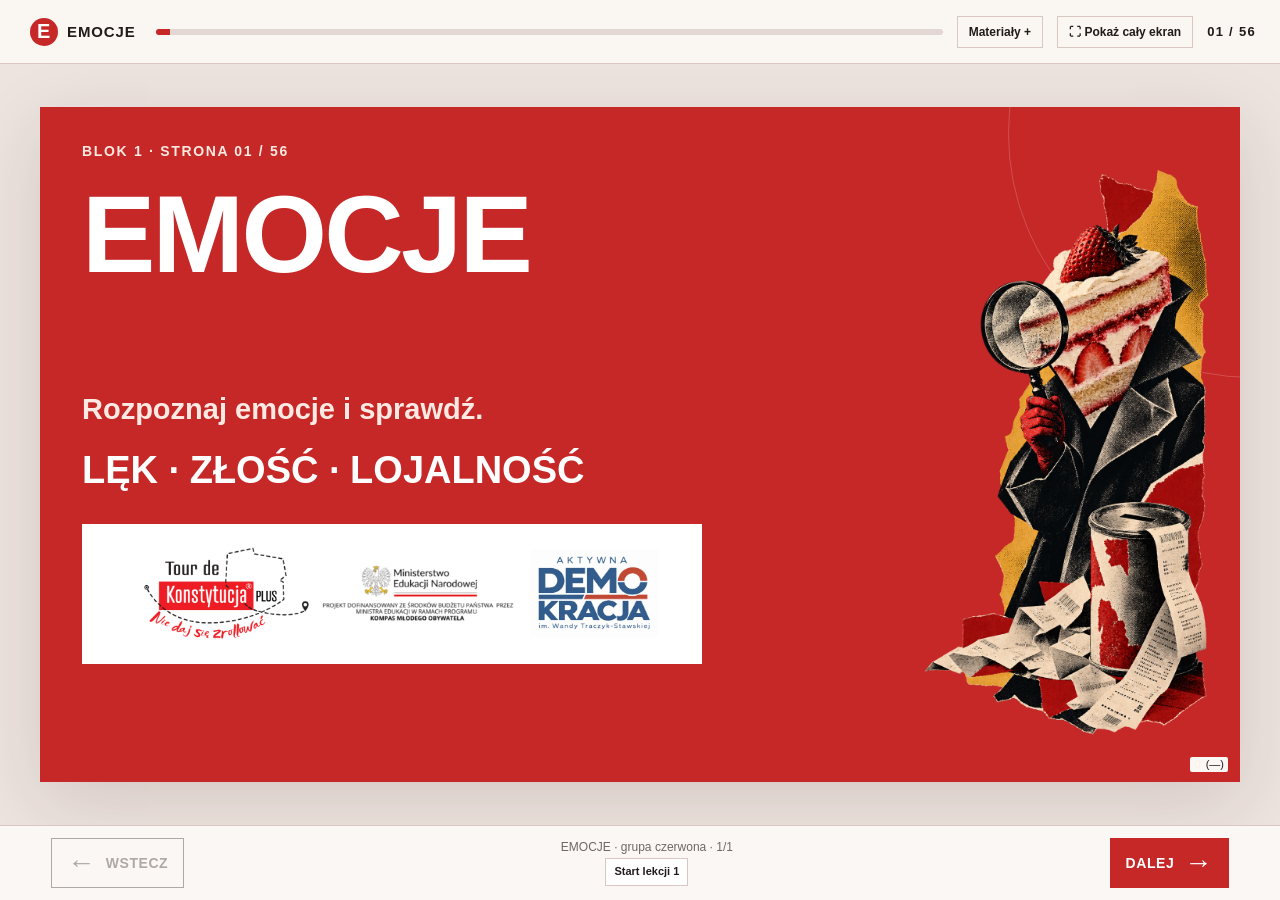
==== index.html @ 5b951165 "Add continuous 45-minute lesson clocks with blue red and green pacing indicators" ====
<!doctype html>
<html lang="pl">
<head>
  <meta charset="utf-8">
  <meta name="viewport" content="width=device-width, initial-scale=1">
  <meta name="theme-color" content="#c62828">
  <link rel="icon" href="assets/app-icon.png" type="image/png">
  <title>EMOCJE — warsztat o dezinformacji</title>
  <link rel="stylesheet" href="styles.css">
  <link rel="stylesheet" href="logos.css">
  <link rel="stylesheet" href="workshop.css?v=film-5g-20261015">
  <link rel="stylesheet" href="presentation.css?v=zegar-lekcji-20261017">
</head>
<body>
  <a class="skip-link" href="#slide">Przejdź do treści</a>
  <header class="topbar">
    <button class="brand" id="overviewButton" aria-expanded="false" aria-controls="overview" title="Pokaż mapę warsztatu"><span class="brand-mark">E</span><span>EMOCJE</span></button>
    <div class="progress-wrap" aria-label="Postęp warsztatu"><div class="progress" id="progress"></div></div>
    <button class="small-button" id="extrasButton">Materiały +</button>
    <button class="small-button" id="fullscreenButton" aria-pressed="false">⛶ Pokaż cały ekran</button>
    <p class="counter" id="counter">01 / 56</p>
  </header>

  <aside class="overview" id="overview" aria-label="Mapa warsztatu" hidden></aside>

  <main class="shell">
    <section id="slide" class="slide" tabindex="-1" aria-label="Plansza warsztatu"></section>
  <footer class="controls" aria-label="Nawigacja">
    <button class="nav-button" id="backButton" type="button" aria-label="Poprzednia plansza"><span class="nav-arrow" aria-hidden="true">←</span> <span>Wstecz</span></button>
    <div class="controls-center">
      <div class="hint" id="stageLabel"></div>
      <div class="lesson-clock-actions">
        <button type="button" id="lessonStart" class="lesson-clock-button">Start lekcji 1</button>
        <button type="button" id="lessonReset" class="lesson-clock-button" aria-label="Wyzeruj zegary — nowe zajęcia" title="Nowe zajęcia — wyzeruj zegary obu lekcji" hidden>↺</button>
      </div>
    </div>
    <button class="nav-button primary" id="nextButton" type="button"><span>Dalej</span> →</button>
  </footer>
  </main>
  <script src="app.js?v=loga-20261015"></script>
  <script src="explanations.js?v=pelne-wyjasnienia-20261016"></script>
  <script src="lesson-clock.js?v=zegar-lekcji-20261017"></script>
  <script src="presentation.js?v=zegar-lekcji-20261017"></script>
</body>
</html>
---- styles.css ----
:root{--red:#c62828;--red-dark:#8e1e1e;--ink:#221b1b;--paper:#fbf7f4;--warm:#f3e9e4;--yellow:#f7d86b;--blue:#b9dcef;--green:#2f765d;--line:#d9c8c1;--display:"Arial Narrow","Aptos Display",Impact,sans-serif;--body:Inter,"Aptos",Arial,sans-serif}*{box-sizing:border-box}body{margin:0;background:#ede4df;color:var(--ink);font-family:var(--body);min-width:320px}.skip-link{position:fixed;z-index:20;top:-40px;left:16px;background:#fff;padding:10px;color:#111}.skip-link:focus{top:16px}.topbar{height:64px;display:flex;align-items:center;gap:20px;padding:0 4vw;background:rgba(251,247,244,.95);border-bottom:1px solid var(--line);position:sticky;top:0;z-index:10}.brand{display:flex;align-items:center;gap:9px;border:0;background:transparent;color:var(--ink);font:700 17px var(--display);letter-spacing:.06em;cursor:pointer}.brand-mark{display:grid;place-items:center;width:28px;height:28px;border-radius:50%;background:var(--red);color:#fff;font:800 20px var(--display)}.progress-wrap{height:6px;flex:1;background:#e2d7d2;border-radius:999px;overflow:hidden}.progress{height:100%;width:5%;background:var(--red);transition:width .4s ease}.counter{font:700 13px var(--display);letter-spacing:.1em;white-space:nowrap}.shell{min-height:calc(100vh - 126px);padding:clamp(16px,3vw,42px) 4vw 34px;display:grid;place-items:center}.slide{width:min(1200px,100%);min-height:min(67.5vw,680px);border:1px solid #dfd0c9;background:var(--paper);box-shadow:0 20px 70px rgba(64,30,25,.14);position:relative;overflow:hidden;isolation:isolate;animation:arrive .38s both}.slide::before{content:"";position:absolute;width:38vw;height:38vw;border:1px solid rgba(198,40,40,.13);border-radius:50%;right:-20vw;top:-17vw;z-index:-1}.slide.red{background:var(--red);color:#fff;border:0}.slide.red::before{border-color:rgba(255,255,255,.18)}@keyframes arrive{from{opacity:.25;transform:translateX(18px)}to{opacity:1;transform:translateX(0)}}.slide-inner{min-height:min(67.5vw,680px);padding:clamp(27px,5vw,72px);display:flex;flex-direction:column;gap:clamp(16px,2vw,30px)}.eyebrow{font:800 clamp(12px,1.4vw,16px) var(--display);letter-spacing:.12em;text-transform:uppercase;margin:0;color:var(--red)}.red .eyebrow{color:#ffe9e0}.title{margin:0;font:800 clamp(40px,7vw,92px)/.88 var(--display);letter-spacing:-.035em;text-transform:uppercase}.title.mid{font-size:clamp(36px,5.5vw,72px)}.lead{max-width:800px;margin:0;font-size:clamp(18px,2.25vw,30px);line-height:1.25}.red .lead{color:#ffeae3}.hero{display:grid;grid-template-columns:minmax(0,1.15fr) minmax(270px,.85fr);gap:26px;align-items:center;height:100%}.hero .illustration{max-width:460px;width:100%;justify-self:end;align-self:center}.stamp{position:absolute;right:7%;top:8%;transform:rotate(8deg);padding:7px 11px;border:3px solid var(--red);color:var(--red);font:800 16px var(--display);letter-spacing:.1em}.story{font-size:clamp(17px,1.75vw,23px);line-height:1.45;max-width:740px}.accent{color:var(--red);font-weight:800}.image-corner{position:absolute;right:5%;bottom:5%;width:clamp(130px,21vw,280px);max-height:38%;object-fit:contain;object-position:bottom right;pointer-events:none}.split{display:grid;grid-template-columns:1.03fr .97fr;gap:clamp(22px,4vw,60px);align-items:center;min-height:0;flex:1}.image-side{width:100%;max-height:390px;object-fit:contain}.phone{border:11px solid #221b1b;border-radius:32px;background:#fff;box-shadow:9px 9px 0 #f0ccc8;min-height:420px;padding:17px;position:relative}.phone::before{content:"";display:block;width:30%;height:8px;border-radius:99px;background:#221b1b;margin:0 auto 13px}.chat-heading{font-size:13px;font-weight:800;border-bottom:1px solid #ddd;padding:0 0 10px}.bubble{margin-top:24px;margin-left:20px;background:#f1f1f1;border-radius:18px 18px 18px 4px;padding:14px;font-size:18px;line-height:1.35}.avatar{display:inline-grid;place-items:center;width:28px;height:28px;border-radius:50%;background:var(--red);color:#fff;font-size:13px;font-weight:800;margin-right:6px}.time{font-size:12px;color:#6f6764;margin-top:9px;text-align:right}.decision{display:flex;flex-direction:column;gap:11px}.decision-title{font:800 clamp(36px,5vw,68px)/.9 var(--display);text-transform:uppercase;margin:0}.choice{width:100%;border:2px solid var(--ink);background:#fff;padding:15px 16px;text-align:left;font:800 18px var(--display);letter-spacing:.04em;cursor:pointer;transition:.2s}.choice:hover,.choice:focus-visible{transform:translateX(5px);outline:3px solid var(--ink);outline-offset:2px}.choice.share{background:var(--green);color:#fff;border-color:var(--green)}.choice.check{background:var(--yellow)}.choice.skip{background:var(--red);color:#fff;border-color:var(--red)}.choice.is-selected{box-shadow:7px 7px 0 rgba(34,27,27,.8);transform:translateX(0)}.post{background:#fff;border:2px solid var(--ink);box-shadow:10px 10px 0 #e5c6bd;padding:18px;min-height:420px}.post-head{display:flex;align-items:center;gap:10px;font-size:14px;font-weight:800}.post-avatar{display:grid;place-items:center;width:35px;height:35px;border-radius:50%;background:#b5b5b5;font-size:21px}.post-copy{padding:20px;margin-top:17px;font:800 clamp(20px,2.25vw,29px)/1.12 var(--display);letter-spacing:.015em}.post-copy.yellow{background:var(--yellow)}.post-copy.blue{background:var(--blue)}.post-stats{margin-top:19px;color:#645b58;font-size:14px}.cards{display:grid;grid-template-columns:repeat(auto-fit,minmax(180px,1fr));gap:13px}.card{background:#fff;border:1px solid var(--line);padding:17px;min-height:130px;font-size:16px;line-height:1.25}.card strong{display:block;font:800 19px var(--display);letter-spacing:.02em;margin-bottom:7px}.card.red-card{background:var(--red);color:#fff;border-color:var(--red)}.callout{margin-top:auto;background:var(--red);color:#fff;padding:14px 17px;font:800 clamp(16px,1.9vw,24px)/1.08 var(--display);letter-spacing:.01em}.video-panel{background:#181515;border:5px solid var(--ink);box-shadow:9px 9px 0 var(--red);padding:0;overflow:hidden}.video-panel video{display:block;width:100%;max-height:390px;background:#111}.media-label{display:flex;align-items:center;gap:9px;background:#fff;padding:10px 13px;color:var(--ink);font-size:13px;font-weight:800}.media-label .play{display:grid;place-items:center;width:22px;height:22px;border-radius:50%;background:var(--red);color:#fff;font-size:10px}.steps{display:grid;grid-template-columns:repeat(5,minmax(0,1fr));gap:8px}.step{background:#fff;border-top:5px solid var(--red);padding:12px;font-size:14px;line-height:1.25}.step b{display:block;font:800 26px var(--display);color:var(--red);margin-bottom:6px}.band-list{display:grid;gap:8px}.band{display:grid;grid-template-columns:42px 1fr;gap:12px;align-items:center;background:#fff;border-left:7px solid var(--yellow);padding:13px 15px;font-size:clamp(15px,1.7vw,20px);line-height:1.25}.band b{font:800 27px var(--display);color:var(--red)}.band.danger{border-color:var(--red);background:#fff0ed}.number{font:800 clamp(50px,8vw,105px)/.8 var(--display);color:var(--red)}.building{display:grid;gap:2px}.floor{background:#fff;border:1px solid var(--line);padding:12px 14px;font-size:15px}.floor.alert{background:var(--red);color:#fff;border-color:var(--red)}.sequence{display:grid;grid-template-columns:repeat(3,1fr);gap:12px;align-items:stretch}.sequence-card{display:flex;flex-direction:column;justify-content:space-between;min-height:180px;padding:20px;background:#f9d9d0;color:var(--ink)}.sequence-card:nth-child(2){background:#eab2a6}.sequence-card:nth-child(3){background:#fff;color:var(--red)}.sequence-card b{font:800 clamp(30px,4vw,52px)/.9 var(--display)}.quote-grid{display:grid;grid-template-columns:repeat(2,1fr);gap:12px}.quote{border:2px solid var(--ink);background:#fff;padding:18px;text-align:left;font:700 clamp(17px,2.1vw,25px)/1.1 var(--display);cursor:pointer}.quote:hover,.quote:focus-visible,.quote.active{background:var(--yellow);outline:3px solid var(--ink);outline-offset:2px}.quote-result{margin-top:8px;min-height:23px;color:var(--red);font-weight:800}.truth{font-size:clamp(16px,1.75vw,21px);line-height:1.38;max-width:790px}.note{background:#fff4a9;color:#272017;width:min(350px,100%);aspect-ratio:1;justify-self:center;padding:10% 9%;transform:rotate(-3deg);box-shadow:10px 12px 0 rgba(34,27,27,.14);display:flex;flex-direction:column;justify-content:center;font-size:clamp(19px,2.3vw,30px);line-height:1.25}.note b{font:800 35px var(--display);position:absolute;right:10%;top:8%;color:var(--red)}.three-bands{display:grid;gap:9px}.three-bands>div{padding:17px 20px;background:#fff;font-size:clamp(17px,2vw,25px);line-height:1.15}.three-bands .core{background:var(--red);color:#fff;font-weight:800}.target{display:grid;place-items:center;position:relative;width:min(410px,80vw);aspect-ratio:1;border-radius:50%;background:radial-gradient(circle,#fff 0 18%,#f6d9d3 19% 36%,#e5a095 37% 56%,var(--red) 57%);border:3px solid var(--red);margin:auto;text-align:center;padding:30%;font:800 clamp(16px,2vw,25px)/1 var(--display);color:var(--ink)}.target::after{content:"CO?\A (twierdzenie)\A\A SKĄD?\A (źródło)\A\A KTO JESZCZE?\A (potwierdzenie)";white-space:pre-wrap}.audio-block{margin-top:auto;width:min(470px,100%);padding:12px;border:1px solid rgba(255,255,255,.45);background:rgba(0,0,0,.13)}.audio-block p{margin:0 0 8px;font:700 14px var(--display);letter-spacing:.04em}.audio-block audio{display:block;width:100%;height:34px}.audio-link{display:inline-flex;align-items:center;gap:9px;margin-top:9px;color:#fff;font-size:12px;text-decoration:none}.audio-link:hover{text-decoration:underline}.controls{position:sticky;bottom:0;display:grid;grid-template-columns:1fr auto 1fr;align-items:center;gap:15px;padding:12px 4vw;background:rgba(251,247,244,.95);border-top:1px solid var(--line);z-index:10}.nav-button{justify-self:start;border:1px solid var(--ink);padding:10px 15px;background:transparent;color:var(--ink);font:800 14px var(--display);letter-spacing:.04em;text-transform:uppercase;cursor:pointer}.nav-button.primary{justify-self:end;background:var(--red);border-color:var(--red);color:#fff}.nav-button:disabled{opacity:.35;cursor:not-allowed}.nav-button:not(:disabled):hover{transform:translateY(-2px);box-shadow:3px 3px 0 var(--ink)}.hint{font-size:12px;color:#6f6764;text-align:center}.overview{position:fixed;z-index:11;top:64px;left:0;bottom:0;width:min(390px,100%);padding:22px;background:#fffaf7;border-right:1px solid var(--line);box-shadow:15px 20px 70px rgba(34,27,27,.16);overflow:auto}.overview-title{font:800 28px var(--display);margin:0 0 15px}.overview button{display:block;width:100%;border:0;border-bottom:1px solid var(--line);padding:12px 6px;background:none;text-align:left;color:var(--ink);font:600 14px var(--body);cursor:pointer}.overview button small{display:inline-block;width:34px;color:var(--red);font:800 15px var(--display)}.overview button.active{background:#f5e2dc;color:var(--red)}@media(max-width:720px){.topbar{gap:12px}.shell{padding:16px 12px 25px}.slide,.slide-inner{min-height:calc(100vh - 145px)}.slide-inner{padding:28px 24px}.hero,.split{grid-template-columns:1fr}.hero .illustration{display:none}.image-side{max-height:170px}.phone,.post{min-height:0}.phone{padding:14px;border-width:8px}.cards{grid-template-columns:1fr 1fr}.steps{grid-template-columns:1fr}.step{display:grid;grid-template-columns:35px 1fr;gap:8px}.step b{margin:0}.sequence{grid-template-columns:1fr}.sequence-card{min-height:100px}.quote-grid{grid-template-columns:1fr}.controls{grid-template-columns:1fr 1fr}.hint{display:none}.nav-button{width:100%;justify-self:stretch}.nav-button span{display:none}.image-corner{opacity:.22;width:160px}.audio-block{margin-top:12px}.title{font-size:clamp(38px,14vw,70px)}}
---- logos.css ----
.project-logos{width:min(620px,100%);margin-top:auto;background:#fff;padding:9px 13px;border:1px solid rgba(255,255,255,.6);box-shadow:8px 8px 0 rgba(67,12,12,.2)}
.project-logos img{display:block;width:100%;height:auto}
@media(max-width:720px){.project-logos{padding:6px 8px;margin-top:10px;width:100%}}
---- workshop.css ----
.work-content{display:grid;gap:20px;min-width:0}.work-content p{margin:0;font-size:clamp(18px,1.8vw,24px);line-height:1.4}.work-content .small{font-size:14px;color:#6f6764}.work-content .cards{grid-template-columns:1fr}.work-content .card{min-height:auto}.work-content .callout{margin:0}.work-content .lead{font-size:clamp(23px,2.5vw,33px)}.workshop .title{line-height:1.02}.workshop .hero>div{display:grid;gap:25px}.workshop .hero{height:auto}.workshop .image-corner{position:static;max-height:180px;align-self:end}.workshop.type-case .split{grid-template-columns:1.65fr .65fr}.workshop .steps{grid-template-columns:1fr}.workshop .step{display:flex;gap:14px;font-size:19px}.workshop .step b{min-width:25px}.workshop .stamp{position:static;align-self:flex-end}.workshop .choice:not(button){cursor:default}.workshop .choice:not(button):hover{transform:none;outline:none}.work-timer{display:flex;align-items:center;gap:10px;flex-wrap:wrap;padding:14px 0}.work-timer output{font:800 36px var(--display);font-variant-numeric:tabular-nums;min-width:90px}.work-timer p{flex-basis:100%;min-height:24px;margin:0;font-size:18px}.work-button{border:2px solid var(--red);background:var(--red);color:#fff;padding:12px 16px;font:700 16px var(--body);cursor:pointer}.work-button.secondary{background:transparent;color:var(--red)}.work-button:focus-visible{outline:3px solid var(--ink);outline-offset:4px}.ballots{display:grid;gap:10px;margin-top:14px}.film-stage{width:min(860px,100%);margin:0 auto}.film-stage video{max-height:58vh;width:100%}.film-stage .video-panel{box-shadow:none}.spoken-quote{font:700 clamp(26px,3vw,42px)/1.2 var(--body);margin:0;padding:25px 0;border-top:5px solid var(--red)}.answer{background:#fff;border-left:7px solid var(--red);padding:20px;font-size:24px;line-height:1.4}.answer[hidden]{display:none}.note-template{background:#fff4a9;padding:24px;line-height:1.6;font-size:23px;transform:rotate(-1deg)}.u-model svg{display:block;width:100%}.u-model>div{display:flex;justify-content:space-between;font-size:14px}.sender{font-weight:700;margin-bottom:10px}.hint{max-width:600px}.workshop .project-logos{width:100%;box-shadow:none}.workshop.type-sequence .title{font-size:clamp(32px,4vw,58px)}
@media(max-width:720px){.workshop.type-case .split{grid-template-columns:1fr}.workshop .hero .illustration{display:block;max-height:210px;object-fit:contain;justify-self:center}.hint{display:block;font-size:11px;grid-row:1;grid-column:1/-1}.controls{gap:7px}.nav-button span{display:inline}.workshop .split{gap:22px}.workshop .image-side{max-height:170px}.workshop .card{font-size:17px}.workshop .cards{grid-template-columns:1fr}.film-stage video{max-height:55vh}.workshop .slide-inner{padding:25px}.workshop .title.mid{font-size:34px}}
@media(prefers-reduced-motion:reduce){.slide{animation:none}.progress{transition:none}}
.long-film{border:2px solid var(--red);background:#fff}.long-film summary{padding:18px 22px;cursor:pointer;list-style:none;display:flex;justify-content:space-between;gap:14px;align-items:center;font-weight:800;color:var(--red);font-size:21px}.long-film summary::-webkit-details-marker{display:none}.long-film summary:focus-visible{outline:3px solid var(--ink);outline-offset:4px}.long-film-title{font-size:16px;font-weight:600;color:var(--ink)}.long-film[open] summary{border-bottom:1px solid var(--line)}.long-film-body{padding:20px}.long-film-body>p{font-size:20px;line-height:1.4;margin:0 0 20px}.long-film .video-panel{box-shadow:none}.long-film video{aspect-ratio:16/9;max-height:none;width:100%}@media(max-width:720px){.long-film summary{align-items:flex-start;flex-direction:column}.long-film-body{padding:12px}}
.fud-defence{gap:18px;padding:32px 40px}.fud-heading{display:flex;justify-content:space-between;align-items:center;gap:20px}.fud-heading .title.mid{font-size:clamp(32px,4vw,54px);margin-top:12px}.fud-art{width:125px;height:140px;object-fit:contain}.fud-context{max-width:920px;font-size:20px;line-height:1.4;margin:0}.fud-defence>.work-button{justify-self:start;align-self:flex-start}.fud-answer[hidden]{display:none}.fud-actions{display:grid;grid-template-columns:repeat(3,1fr);gap:16px;padding:0;margin:0;list-style:none}.fud-actions li{background:#fff;border-top:4px solid var(--red);padding:18px}.fud-number{display:inline-grid;place-items:center;background:var(--red);color:white;width:32px;height:32px;font-weight:800;border-radius:50%}.fud-actions h2{font:800 24px/1.12 var(--display);margin:12px 0}.fud-actions p{font-size:18px;line-height:1.38;margin:10px 0 0}.fud-actions .fud-action{border-top:1px solid var(--line);padding-top:12px}.fud-rule{background:var(--red);color:white;padding:14px 18px;font-size:20px;line-height:1.35;margin:16px 0 8px}.fud-boundary{font-size:17px;line-height:1.4;margin:8px 0 16px}.fud-other{display:grid;grid-template-columns:1fr 1fr;gap:18px;border-top:1px solid var(--line);padding-top:12px}.fud-other p{font-size:16px;line-height:1.4;margin:0}
@media(max-width:720px){.fud-actions,.fud-other{grid-template-columns:1fr}.fud-art{width:75px;height:110px}.fud-heading .title.mid{font-size:30px}.fud-context{font-size:18px}.fud-defence{padding:25px}}
---- presentation.css ----
/* Jedno stałe płótno 1200 × 675, skalowane bez zmiany proporcji. */
.shell > .controls{grid-template-columns:auto minmax(0,1fr) auto}
.controls-center{display:grid;justify-items:center;gap:4px;min-width:0}
.controls .controls-center .hint{max-width:100%;overflow:hidden;text-overflow:ellipsis;white-space:nowrap}
.lesson-clock-actions{display:flex;align-items:center;justify-content:center;gap:5px;min-height:28px;flex-wrap:wrap}
.lesson-clock-button{font:600 11px/1.2 var(--body);padding:5px 8px;min-height:28px;border:1px solid var(--line);background:#fff;color:var(--ink);cursor:pointer}
.lesson-clock-button:disabled{cursor:default;background:transparent;color:#645855}
.lesson-clock-button:focus-visible{outline:2px solid var(--red);outline-offset:2px}
.lesson-clock-button[hidden]{display:none}
.slide .lesson-minute{z-index:60;background:var(--paper);padding:2px 4px;border-radius:2px;pointer-events:auto;font-variant-numeric:tabular-nums;color:#716562}
.slide .lesson-actual{color:#221b1b;font:inherit}
.slide .lesson-actual[data-timing="on-time"]{color:#1756a9}
.slide .lesson-actual[data-timing="late"]{color:var(--red)}
.slide .lesson-actual[data-timing="ahead"]{color:#23734e}
.review-stage .slide-inner .mechanism-options{display:block;font:800 40px/1.2 var(--body);color:var(--red);word-spacing:10px;margin:4px 0}
.review-answer-inner .review-recognition{display:flex;flex-direction:column;gap:24px;flex:1;min-height:0}
.review-answer-inner .review-recognition .review-post{margin-top:16px}
.review-answer-inner .mechanism-result{display:flex;align-items:center;gap:22px;width:100%;padding:16px 24px;background:var(--red);color:#fff;border:0;text-align:left;cursor:pointer}
.mechanism-result strong{font:800 38px/1.2 var(--body)}
.mechanism-result .mechanism-expand-hint{margin-left:auto;font:600 17px/1.2 var(--body)}
.mechanism-result .mechanism-plus{font:400 42px/1 var(--body)}
.mechanism-result:hover{background:var(--red-dark)}
.mechanism-result:focus-visible{outline:3px solid var(--ink);outline-offset:4px}
.review-answer-inner .review-detail{display:flex;flex-direction:column;gap:14px;flex:1;min-height:0}
.review-detail-header{display:flex;align-items:center;justify-content:space-between;gap:20px}
.review-answer-inner .review-context{font:700 20px/1.2 var(--body);margin:0;color:#645855}
.review-answer-inner .review-excerpt{font:700 25px/1.2 var(--body);margin:0;padding:0}
.review-answer-inner .explanation-content{flex:1;gap:16px}
.review-answer-inner .explanation-content h2{font-size:29px}
.slide.review-stage .review-answer-inner .explanation-columns p{font-size:21px;line-height:1.28}
.slide.review-stage .review-answer-inner .explanation-takeaway{font-size:21px;line-height:1.25;padding:12px 16px}
.review-answer-inner [hidden]{display:none!important}
/* Nawigacja należy do obszaru pełnoekranowego, ale nie zasłania planszy. */
.shell.shell{padding:0;grid-template-rows:minmax(0,1fr) auto}
.shell > .controls{position:static;width:100%;background:var(--paper)}
.controls .nav-button{display:inline-flex;align-items:center;justify-content:center;gap:10px;min-width:112px;min-height:44px}
.controls .nav-arrow{display:inline-block;font:700 28px/1 Arial,sans-serif}
.controls .nav-button:focus-visible{outline:3px solid var(--red);outline-offset:3px}
.controls[inert]{opacity:.45}
@media(max-width:720px){.controls .nav-button{min-width:64px;gap:5px}.controls .hint{max-width:100px}.controls .nav-arrow{font-size:24px}}
.slide-inner .post.has-chat-attachment{padding:18px}
.slide-inner .has-chat-attachment .forum-heading{font-size:16px;padding-bottom:7px;margin-bottom:10px}
.slide-inner .has-chat-attachment .post-copy{font-size:20px;line-height:1.25;margin:12px 0}
.forum-attachment{display:flex;align-items:center;gap:18px;width:100%;padding:10px;margin:0 0 10px;border:1px solid #cdd6df;border-radius:9px;background:#eff3f7;color:#273747;text-align:left;cursor:zoom-in;font:400 16px/1.3 var(--body)}
.forum-attachment img{display:block;width:180px;height:135px;object-fit:contain;object-position:left center}
.forum-attachment strong{display:block;font-size:18px;line-height:1.2}
.slide-inner .forum-attachment small{display:block;font-size:13px;color:#536477;margin-top:8px}
.forum-attachment .attachment-zoom{display:block;font-size:14px;text-decoration:underline;margin-top:10px;color:#245b8e}
.forum-attachment:focus-visible{outline:3px solid #245b8e;outline-offset:3px}
.slide-inner .has-chat-attachment .social-stats{padding-top:8px}
.slide-inner .has-chat-attachment .post-views{font-size:20px;margin-bottom:5px}
.slide-inner .has-chat-attachment .social-actions{padding-top:9px}
.slide-inner.recall .has-chat-attachment .post-copy{font-size:19px;margin:9px 0}
.slide-inner.recall .post.has-chat-attachment{padding:14px}
.recall .forum-attachment img{width:145px;height:90px}
#slide[data-plan="10"] .slide-inner{gap:16px}
#slide[data-plan="10"] .title.mid{font-size:44px}
#slide[data-plan="10"] .work-content{gap:14px!important}
#slide[data-plan="10"] .work-content>p{font-size:22px;line-height:1.3}
#slide[data-plan="10"] .work-content>.lead{font-size:28px;line-height:1.25}
#slide[data-plan="10"] .work-content>.source{font-size:12px;line-height:1.2;margin:0}
#slide[data-plan="10"] .split{grid-template-columns:minmax(0,2.6fr) minmax(0,1fr);gap:30px}
#slide[data-plan="10"] .callout{font-size:23px;line-height:1.25;padding:14px 18px}
#slide[data-plan="10"] .archive-launch small{color:#fff}
#slide[data-plan="10"][data-phase="0"] .evidence-preview{height:235px}
#slide[data-plan="10"][data-phase="3"] .cards{margin:0;gap:18px!important}
#slide[data-plan="10"][data-phase="3"] .card{padding:18px!important}
#slide[data-plan="10"][data-phase="3"] .card strong{font-size:26px!important;min-height:92px}
#slide[data-plan="10"][data-phase="3"] .card p{font-size:22px!important;line-height:1.35!important}
#slide[data-plan="9"][data-phase="2"] .slide-inner{gap:16px}
#slide[data-plan="9"][data-phase="2"] .title.mid{font-size:44px}
#slide[data-plan="9"][data-phase="2"] .split{grid-template-columns:minmax(0,3.4fr) minmax(0,1fr);gap:25px}
#slide[data-plan="9"][data-phase="2"] .work-content{gap:12px}
#slide[data-plan="9"][data-phase="2"] .sharing-explanation{display:grid;gap:12px}
#slide[data-plan="9"][data-phase="2"] .sharing-explanation section{border-left:4px solid var(--red);padding-left:16px}
#slide[data-plan="9"][data-phase="2"] .sharing-explanation h2{font:700 23px/1.2 var(--body);margin:0 0 6px;color:var(--red)}
#slide[data-plan="9"][data-phase="2"] .sharing-explanation p{font-size:20px;line-height:1.28;margin:0}
#slide[data-plan="9"][data-phase="2"] .callout{font-size:22px;line-height:1.25;padding:12px 16px}
#slide[data-plan="9"][data-phase="2"] .source{font-size:12px;line-height:1.2;margin:0}
#slide[data-plan="9"][data-phase="2"] .image-side{max-height:385px}
#slide[data-plan="9"][data-phase="1"] .split{grid-template-columns:minmax(0,1.4fr) minmax(0,1fr);gap:60px}
#slide[data-plan="9"][data-phase="1"] .work-content{gap:36px}
#slide[data-plan="9"][data-phase="1"] .lead{font-size:31px;line-height:1.35}
#slide[data-plan="9"][data-phase="1"] .graphic-preview{width:300px;justify-self:center}
#slide[data-plan="9"][data-phase="1"] .image-side{height:450px;max-height:450px;object-fit:contain}
.neutral-vote{display:grid;grid-template-columns:repeat(2,minmax(0,1fr));gap:24px}
.neutral-vote button{appearance:none;min-height:112px;border:3px solid #252121;background:#fff;color:#252121;font:800 48px/1 var(--display);cursor:pointer;border-radius:0;box-shadow:5px 5px 0 #252121}
.neutral-vote button:hover{background:#eeeae7}
.neutral-vote button[aria-pressed="true"]{background:#252121;color:#fff;box-shadow:none}
.neutral-vote button:focus-visible{outline:3px solid #252121;outline-offset:7px}
.slide.has-answer.answer-open .slide-inner>h1,
.slide.has-answer.answer-open .work-content>*:not(#answer):not(#reveal),
.slide.has-answer.answer-open .graphic-preview{visibility:hidden}
.slide.has-answer.answer-open #answer{position:absolute;inset:80px 42px 102px;background:var(--paper);border:0;padding:0;z-index:5;visibility:visible}
.slide.has-answer.answer-open #reveal{position:absolute;left:42px;right:42px;bottom:30px;z-index:6;visibility:visible}
.slide-inner .explanation-content{display:flex;flex-direction:column;gap:20px;height:100%;min-height:0}
.slide-inner .explanation-content h2{font:800 34px/1.12 var(--display);color:var(--red);margin:0}
.slide-inner .explanation-columns{display:grid;grid-template-columns:repeat(3,minmax(0,1fr));gap:24px;flex:1;align-items:start}
.slide-inner .explanation-columns section{border-top:5px solid var(--red);padding-top:13px}
.slide-inner .explanation-columns h3{font:700 23px/1.2 var(--body);margin:0 0 12px}
.slide .slide-inner .explanation-columns p{font:400 22px/1.38 var(--body);margin:0}
.slide.has-answer.answer-open .explanation-columns p{font-size:21px;line-height:1.28}
.slide.has-answer.answer-open .explanation-content{gap:14px}
.slide.has-answer.answer-open .explanation-takeaway{font-size:21px}
.slide .slide-inner .explanation-takeaway{font:600 23px/1.3 var(--body);padding:14px 18px;margin:0;background:#fff;border-left:5px solid var(--red)}
.slide-inner.explanation-review{gap:14px!important}
.slide-inner.explanation-review .review-context{font:700 20px/1.2 var(--body);margin:0;color:#645855}
.slide-inner.explanation-review .review-excerpt{font:700 25px/1.2 var(--body);margin:0;padding:0}
.slide-inner.explanation-review .explanation-content{flex:1;gap:16px}
.slide-inner.explanation-review .explanation-content h2{font-size:29px}
.slide-inner.explanation-review .explanation-columns p{font-size:21px}
.slide-inner.explanation-review .explanation-takeaway{font-size:21px;padding:12px 16px}
.school-forum .forum-heading{font-size:18px;font-weight:700;border-bottom:1px solid #ddd;padding-bottom:10px;margin-bottom:14px}
.school-forum .forum-heading small{display:block;font-size:13px;font-weight:400;color:#646464;margin-top:4px}
.school-forum .post-views{font-size:23px;font-weight:700;color:#333;margin-bottom:8px}
.slide-inner .school-forum .post-copy{font-size:22px;margin:15px 0}
.school-forum .social-stats{font-size:15px}
.recall .school-forum .forum-heading{font-size:16px;padding-bottom:7px;margin-bottom:9px}
.recall .school-forum .post-views{font-size:20px}
.slide-inner.recall .school-forum .post-copy{font-size:20px;margin:12px 0}
.break-inner .page-label{position:absolute;top:36px;left:42px}
.infographic-inner .mechanism-map{flex:1;min-height:0;height:auto}
.infographic-inner .mechanism-map img{height:180px}
.simulation-label{position:absolute;right:42px;top:28px;padding:7px 14px;border:2px solid var(--red);color:var(--red);font:800 17px/1 var(--display);letter-spacing:.12em;transform:rotate(3deg)}
#slide[data-plan="2"][data-phase="0"] .split{grid-template-columns:minmax(0,2.25fr) minmax(0,1fr);gap:28px}
#slide[data-plan="2"][data-phase="0"] .work-content{gap:20px}
#slide[data-plan="2"][data-phase="0"] .work-content p{font-size:23px;line-height:1.4}
#slide[data-plan="1"][data-phase="0"] .graphic-preview{position:absolute;right:24px;top:38px;width:410px;height:600px}
#slide[data-plan="1"][data-phase="0"] .image-side{width:100%;height:600px;max-height:none;object-fit:contain}
.slide-inner .work-content small{font-size:13px;color:#756b67}
.slide-inner .reveal-box{display:flex;justify-content:space-between;align-items:center;text-align:left;min-height:56px;background:var(--red);color:white;border:0;font-size:23px;padding:14px 18px;cursor:pointer}
.slide-inner .answer{font-size:23px;line-height:1.35;border-left:4px solid var(--red);padding:14px 18px;background:white}
.has-answer.answer-open .work-content{gap:12px}
.has-answer.answer-open .work-content p{font-size:21px}
.has-answer.answer-open .work-content .lead{font-size:25px}
.has-answer.answer-open .spoken-quote{font-size:27px;padding:8px 0}
.has-answer.answer-open .card{padding:10px 14px}
.has-answer.answer-open .card p{font-size:19px}
.has-answer.answer-open .answer{font-size:21px}
.slide-inner .evidence-preview{border:0;background:white;padding:10px;position:relative;cursor:zoom-in;align-self:center;width:100%;height:290px;display:grid;place-items:center}
.evidence-preview img{max-width:100%;height:100%;object-fit:contain;min-height:0}
.evidence-preview span{position:absolute;right:9px;bottom:9px;padding:6px 10px;background:#2a2222dd;color:white;font-size:13px}
.evidence-stage .work-content{gap:12px!important}
.evidence-stage .work-content p{font-size:21px}
.evidence-stage[data-plan="10"] .evidence-preview{height:240px}
.evidence-stage[data-plan="13"] .work-content{display:grid;grid-template-columns:1.7fr 1fr;grid-template-rows:1fr auto;align-items:center;gap:20px!important;flex:1}
.evidence-stage[data-plan="13"] .evidence-preview{grid-column:1;grid-row:1/3;height:440px;background:transparent;padding:0}
.evidence-stage[data-plan="13"] .work-content>p{grid-column:2;font-size:24px}
.evidence-stage[data-plan="13"] .work-content>.source{font-size:14px;align-self:start}
.review-stage .slide-inner{gap:14px!important}
.review-stage .work-content{gap:12px!important}
.review-stage .work-content>p{font-size:21px}
.review-stage .work-content .lead{font-size:25px}
.review-post{width:100%;padding:20px 24px;box-sizing:border-box;margin:0}
.review-post .post-head{display:flex}
.review-post .post-copy{font-size:28px!important;margin:12px 0!important}
.review-post .social-identity{grid-template-columns:auto auto;gap:4px 15px;align-items:baseline}
.review-post .social-identity small{grid-column:1/-1}
.review-post .social-stats{padding:4px 0 0;border:0}
.three-steps .cards{grid-template-columns:repeat(3,1fr)!important;gap:20px!important;margin:20px 0}
.three-steps .card{padding:24px!important;border-top:7px solid var(--red)}
.three-steps .card strong{font-size:30px!important;line-height:1.15;min-height:80px}
.three-steps .card p{font-size:25px!important;line-height:1.4!important}
.infographic-inner{padding:28px 36px!important}
.mechanism-map{display:grid;grid-template-columns:repeat(3,1fr);gap:20px;height:100%;color:var(--ink)}
.mechanism-map article{display:flex;flex-direction:column;align-items:center;background:#fff;border-top:7px solid var(--red);padding:16px 20px;text-align:center;min-height:0}
.mechanism-map h2{font:800 37px/1.1 var(--display);margin:0;color:var(--red)}
.mechanism-map img{width:100%;height:210px;object-fit:contain;margin:12px 0}
.mechanism-map h3{font:700 25px/1.2 var(--body);margin:0 0 12px}
.mechanism-map p{font:400 21px/1.35 var(--body);margin:0 0 16px}
.mechanism-map article>div{font:700 21px/1.3 var(--body);margin-top:auto;padding-top:12px;border-top:1px solid #eadbd7}
.mechanism-map footer{grid-column:1/-1;text-align:center;font:800 30px/1.2 var(--display);color:var(--red)}
#slide[data-plan="1"][data-phase="0"] .title.mid{font-size:110px;line-height:1}
#slide[data-plan="1"][data-phase="0"] .equal-labels{font-size:38px;font-weight:700;letter-spacing:0}
#slide[data-plan="19"] .cards{grid-template-columns:repeat(3,1fr)}
#slide[data-plan="19"] .card{padding:12px}
#slide[data-plan="19"] .card p{font-size:18px}
#slide[data-plan="19"] .work-content{gap:12px}
#slide[data-plan="19"] .work-content>p{font-size:21px}
#slide[data-plan="19"] .callout{font-size:19px;padding:12px}
#slide[data-plan="6"][data-phase="2"] .split{grid-template-columns:minmax(0,1.3fr) minmax(0,1fr)}
#slide[data-plan="6"][data-phase="2"] .graphic-preview{border-bottom:7px solid var(--red);padding-bottom:18px}
#slide[data-plan="8"][data-phase="2"] .cards{grid-template-columns:repeat(2,minmax(0,1fr));gap:18px}
#slide[data-plan="8"][data-phase="2"] .work-content{gap:13px}
#slide[data-plan="8"][data-phase="2"] .work-content>p:first-child{font-size:21px}
#slide[data-plan="8"][data-phase="2"] .work-content>.lead{font-size:25px}
.archive-launch{text-align:left}
.archive-launch small{display:block;margin-top:7px;font-size:13px;font-weight:500;color:#fff}
#mediaOverlay .archive-player{display:grid;grid-template-columns:minmax(0,2.2fr) minmax(240px,1fr);gap:22px;flex:1;min-height:0;width:100%;align-items:center}
#mediaOverlay .archive-player video{width:100%;height:auto;max-height:100%;aspect-ratio:16/9}
.archive-context h2{font:700 22px/1.15 var(--body);margin:0 0 18px}
.archive-context p{font:400 18px/1.4 var(--body);margin:0 0 16px}
.archive-context .archive-takeaway{border-left:4px solid #ed4747;padding-left:12px;font-weight:600}
.archive-context a{font-size:13px}
@media(max-width:720px){#mediaOverlay .archive-player{display:flex;flex-direction:column;overflow:auto;gap:8px}.archive-context h2{font-size:15px;margin:0 0 8px}.archive-context p{font-size:13px;margin:0 0 8px}.archive-context a{font-size:11px}#mediaOverlay .archive-player video{flex:none}}
.fud-definition{display:grid;grid-template-columns:1fr 1.4fr 1fr;gap:10px}
.fud-definition>div{border-top:5px solid var(--red);padding:10px 0}
.fud-definition strong{display:block;font:700 22px/1.2 var(--body);color:var(--red)}
.fud-definition span{display:block;margin-top:6px;font:600 22px/1.2 var(--body)}
#slide[data-plan="7"][data-phase="0"] .work-content{gap:15px}
#slide[data-plan="7"][data-phase="0"] .callout{font-size:23px}
/* Jedno otwarte pytanie: bez podpowiedzi, z mocnym akcentem wizualnym. */
.question-only .reflection-layout{display:grid;grid-template-columns:650px 366px;gap:70px;align-items:center;margin-top:38px}
.question-only .reflection-question{position:relative;padding-top:32px}
.question-only .reflection-question::before{content:"";position:absolute;top:0;left:0;width:110px;height:9px;background:var(--red);transform:rotate(-3deg)}
.question-only .slide-inner .title.mid{font-size:67px;line-height:1.08;letter-spacing:-.025em;margin:0;max-width:650px}
.question-only .title.mid span{color:var(--red)}
.question-only .reflection-art{position:relative;isolation:isolate;transform:rotate(2deg)}
.question-only .reflection-art::before{content:"";position:absolute;inset:16px -12px -12px 18px;background:var(--red);z-index:-1;transform:rotate(-5deg)}
.question-only .reflection-art .image-side{width:366px;height:530px;max-height:none;object-fit:cover}
html,body{height:100%;overflow:hidden}.shell{padding:12px;min-height:0;display:grid;place-items:center}.slide{min-height:0!important;max-width:none;animation:none;border:0;position:relative}.slide-inner{position:absolute;inset:0 auto auto 0;width:1200px;height:675px;min-height:675px;padding:36px 42px!important;gap:20px!important;transform-origin:top left;display:flex;flex-direction:column;box-sizing:border-box}.slide-inner .title.mid{font-size:50px;line-height:1.05;letter-spacing:-.025em}.slide-inner .eyebrow{font-size:14px}.slide-inner .split{grid-template-columns:minmax(0,1.42fr) minmax(0,.78fr);gap:28px;align-items:center;flex:1;min-height:0}.slide-inner .work-content{gap:17px;display:flex;flex-direction:column;min-width:0}.slide-inner .work-content p{font-size:23px;line-height:1.35;margin:0}.slide-inner .work-content .lead{font-size:29px;line-height:1.3;font-weight:600}.slide-inner .work-content .source{font-size:12px;line-height:1.3}.source a{color:var(--red)}.slide-inner .image-side{display:block;width:100%;max-height:430px;object-fit:contain}.graphic-preview{display:block;width:100%;padding:0;background:none;border:0;cursor:zoom-in;align-self:center}.slide-inner .cards{grid-template-columns:1fr;gap:10px}.slide-inner .card{padding:14px 16px;min-height:0;font-size:19px}.slide-inner .card strong{font-size:23px;margin-bottom:5px}.slide-inner .card p{font-size:20px;line-height:1.32}.slide-inner .callout{font:700 24px/1.3 var(--body);margin:0;padding:16px}.slide-inner .spoken-quote{font:700 34px/1.25 var(--body);padding:18px 0;margin:0}.slide-inner .equal-labels{font:600 23px/1.3 var(--body);letter-spacing:.03em}.project-logos{width:100%;max-width:620px;margin-top:12px;box-shadow:none}.project-logos img{height:auto;max-height:120px;object-fit:contain}.red .source a{color:white}.red .card{color:var(--ink)}.question-only .slide-inner{justify-content:center}.question-only .title.mid{font-size:64px;max-width:1040px}.question-only .eyebrow{position:absolute;top:36px}.break-inner{display:grid;place-items:center}.break-inner h1{font:800 140px/1 var(--display);color:var(--red);margin:0}.lesson-minute{position:absolute;right:12px;bottom:10px;font:500 11px/1 var(--body);color:#716562;z-index:3;pointer-events:none}.red .lesson-minute{color:#fff0eb}.controls{position:fixed;left:0;right:0;bottom:0;grid-template-columns:1fr auto 1fr}.hint{display:block;max-width:600px;font-size:12px}.small-button{border:1px solid var(--line);padding:8px 11px;background:transparent;color:var(--ink);font:700 12px var(--body);cursor:pointer}.topbar{gap:14px;padding:0 24px}.brand{font-size:15px}.overview{z-index:30}.slide:focus{outline:none}.work-button:focus-visible,.small-button:focus-visible,.graphic-preview:focus-visible,.reel-preview:focus-visible{outline:3px solid #165e72;outline-offset:3px}.work-timer{padding:5px 0;gap:9px}.work-timer output{font-size:34px}.work-timer p{min-height:21px;font-size:17px!important}.work-button{font:700 16px var(--body);padding:10px 14px}.slide-inner .choice{font-size:19px;padding:12px}.slide-inner .ballots{gap:8px;margin:0}.slide-inner .decision{gap:15px}.slide-inner .decision-title{font-size:44px;line-height:1.1}.slide-inner .post-layout{grid-template-columns:1.2fr .8fr}.post{min-height:0;padding:24px;background:#fff;border:1px solid #d5d5d5;border-radius:15px;box-shadow:0 8px 28px #331f1715;align-self:center}.post-head{align-items:flex-start;gap:12px}.social-avatar{display:grid;place-items:center;width:46px;height:46px;flex:0 0 46px;background:#536477;border-radius:50%;color:#fff;font-weight:700}.social-identity{display:grid;gap:4px}.social-identity strong{font-size:18px}.social-identity span{font-size:15px;color:#5e6670}.social-identity small{font-size:13px;color:#646464}.post .post-copy{font:500 24px/1.4 var(--body);padding:0;letter-spacing:0;margin:22px 0}.social-stats{padding:12px 0;border-bottom:1px solid #ddd;color:#5e6670;font-size:14px}.social-actions{display:flex;justify-content:space-between;padding-top:14px;font-size:14px;color:#5e6670}.phone{min-height:0;max-width:570px;border-width:9px;padding:20px}.bubble{font-size:25px;margin:20px 0 0;line-height:1.4}.chat-heading{font-size:17px}.time{font-size:14px}.recall .work-content{display:grid;grid-template-columns:1.15fr .85fr;align-items:center;gap:30px;flex:1}.recall .work-content>.lead{font-size:31px}.recall .post-copy{font-size:21px}.recall .bubble{font-size:23px}.source-card{background:#fff;border-left:5px solid var(--red);padding:16px 20px}.source-card>span{font-size:13px;color:#6f6764}.source-card blockquote{font:700 28px/1.2 var(--body);margin:14px 0}.source-card p{font-size:18px!important}.slide-inner .note-template{font-size:23px;padding:18px}.answer{font-size:24px}.answer[hidden]{display:none}
.reel-preview{position:relative;display:block;width:260px;height:370px;justify-self:center;padding:0;border:2px solid var(--red);border-radius:8px;background:#151515;cursor:pointer;overflow:hidden;color:white}.reel-preview img{display:block;width:100%;height:100%;object-fit:contain}.reel-play{position:absolute;left:50%;top:50%;transform:translate(-50%,-50%);display:grid;place-items:center;width:66px;height:66px;border-radius:50%;background:#c62828ef;font-size:28px;box-shadow:0 3px 15px #0005}.reel-preview-title{position:absolute;bottom:0;left:0;right:0;padding:12px;background:#791c1cf2;font:700 16px/1.3 var(--body)}.reel-preview.landscape{width:440px;height:248px;max-width:100%}
#mediaOverlay{position:absolute;inset:0;z-index:50;background:#171414;color:#fff;display:grid;grid-template-rows:auto minmax(0,1fr);gap:10px;padding:12px;overflow:hidden}#mediaOverlay header{display:flex;align-items:center;justify-content:space-between;gap:12px;font-size:16px}#mediaOverlay .overlay-body{min-height:0;display:flex;flex-direction:column;align-items:center;gap:10px;overflow:auto}#mediaOverlay video{display:block;width:100%;height:100%;min-height:0;flex:1;object-fit:contain;background:#111}#mediaOverlay .media-note{font-size:13px;line-height:1.3;margin:0;flex:0 0 auto}#mediaOverlay .expanded-image{display:block;width:100%;height:100%;object-fit:contain;background:var(--paper)}#mediaOverlay a{color:#fff}#mediaOverlay .reel-preview{flex-shrink:0}.shell:fullscreen{width:100vw;height:100vh!important;max-width:none;margin:0;padding:0;background:#000;display:grid;place-items:center;overflow:hidden}.shell:fullscreen::backdrop{background:#000}.shell:fullscreen .slide{box-shadow:none;margin:0}.shell:fullscreen .slide-inner{outline:none}
@media(max-width:720px){.topbar{height:58px;gap:6px;padding:0 8px}.brand{font-size:11px;gap:4px}.brand-mark{width:22px;height:22px;font-size:15px}.small-button{font-size:10px;padding:6px}.progress-wrap{display:none}.counter{font-size:10px}.controls{padding:8px;gap:8px}.controls .hint{grid-column:auto;grid-row:auto;max-width:170px;font-size:10px}.nav-button{width:auto;font-size:11px;padding:9px}.nav-button span{display:inline}#mediaOverlay{padding:6px;gap:4px}#mediaOverlay header{font-size:10px}#mediaOverlay header button{font-size:10px;padding:5px}#mediaOverlay .media-note{font-size:9px;max-height:34px;overflow:auto}.shell:fullscreen #mediaOverlay header{font-size:16px}.shell:fullscreen #mediaOverlay header button{font-size:14px}.slide-inner .split{grid-template-columns:minmax(0,1.42fr) minmax(0,.78fr)}.slide-inner .post-layout{grid-template-columns:1.2fr .8fr}}
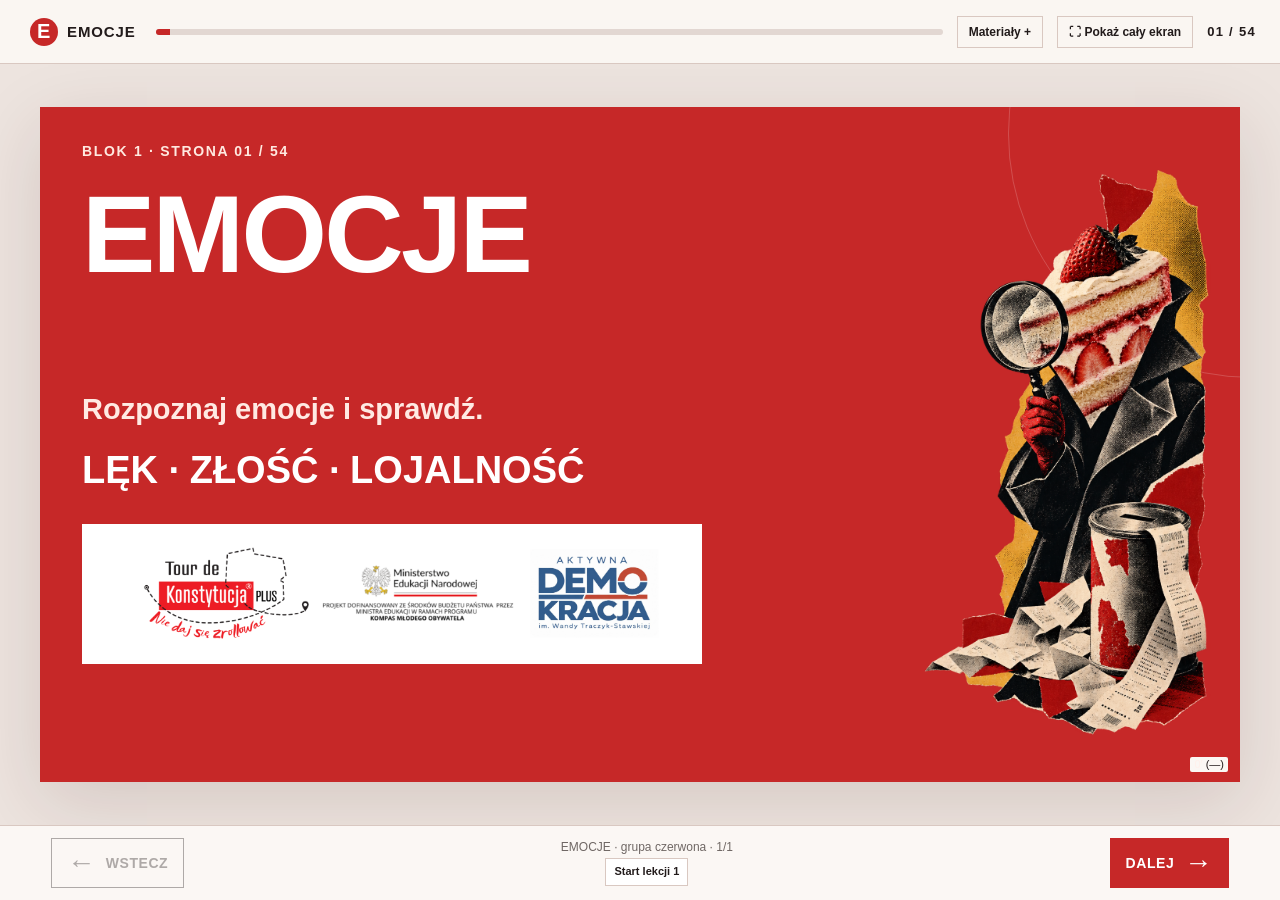
==== commit 3d6a4ac3: "Remove Springfield case on pages 22–23 and renumber to 54 slides" ====
--- a/index.html
+++ b/index.html
@@ -9,7 +9,7 @@
   <link rel="stylesheet" href="styles.css">
   <link rel="stylesheet" href="logos.css">
   <link rel="stylesheet" href="workshop.css?v=film-5g-20261015">
-  <link rel="stylesheet" href="presentation.css?v=zegar-lekcji-20261017">
+  <link rel="stylesheet" href="presentation.css?v=glosowanie-20261017">
 </head>
 <body>
   <a class="skip-link" href="#slide">Przejdź do treści</a>
@@ -18,7 +18,7 @@
     <div class="progress-wrap" aria-label="Postęp warsztatu"><div class="progress" id="progress"></div></div>
     <button class="small-button" id="extrasButton">Materiały +</button>
     <button class="small-button" id="fullscreenButton" aria-pressed="false">⛶ Pokaż cały ekran</button>
-    <p class="counter" id="counter">01 / 56</p>
+    <p class="counter" id="counter">01 / 54</p>
   </header>
 
   <aside class="overview" id="overview" aria-label="Mapa warsztatu" hidden></aside>
@@ -40,6 +40,6 @@
   <script src="app.js?v=loga-20261015"></script>
   <script src="explanations.js?v=pelne-wyjasnienia-20261016"></script>
   <script src="lesson-clock.js?v=zegar-lekcji-20261017"></script>
-  <script src="presentation.js?v=zegar-lekcji-20261017"></script>
+  <script src="presentation.js?v=bez-trzeciego-kazusu-20261017"></script>
 </body>
 </html>
--- a/presentation.css
+++ b/presentation.css
@@ -79,7 +79,7 @@
 #slide[data-plan="9"][data-phase="2"] .source{font-size:12px;line-height:1.2;margin:0}
 #slide[data-plan="9"][data-phase="2"] .image-side{max-height:385px}
 #slide[data-plan="9"][data-phase="1"] .split{grid-template-columns:minmax(0,1.4fr) minmax(0,1fr);gap:60px}
-#slide[data-plan="9"][data-phase="1"] .work-content{gap:36px}
+#slide[data-plan="9"][data-phase="1"] .work-content{gap:18px}
 #slide[data-plan="9"][data-phase="1"] .lead{font-size:31px;line-height:1.35}
 #slide[data-plan="9"][data-phase="1"] .graphic-preview{width:300px;justify-self:center}
 #slide[data-plan="9"][data-phase="1"] .image-side{height:450px;max-height:450px;object-fit:contain}
@@ -87,6 +87,10 @@
 .neutral-vote button{appearance:none;min-height:112px;border:3px solid #252121;background:#fff;color:#252121;font:800 48px/1 var(--display);cursor:pointer;border-radius:0;box-shadow:5px 5px 0 #252121}
 .neutral-vote button:hover{background:#eeeae7}
 .neutral-vote button[aria-pressed="true"]{background:#252121;color:#fff;box-shadow:none}
+.neutral-vote button.vote-correct[aria-pressed="true"]{background:#2f765d;border-color:#2f765d;color:#fff}
+.neutral-vote button.vote-incorrect[aria-pressed="true"]{background:var(--red);border-color:var(--red);color:#fff}
+.slide-inner .vote-heading{font:800 27px/1.1 var(--display);text-transform:uppercase;letter-spacing:.06em;color:var(--red);margin:0}
+.slide-inner .work-content .vote-feedback{font:600 18px/1.3 var(--body);min-height:70px;margin:0}
 .neutral-vote button:focus-visible{outline:3px solid #252121;outline-offset:7px}
 .slide.has-answer.answer-open .slide-inner>h1,
 .slide.has-answer.answer-open .work-content>*:not(#answer):not(#reveal),
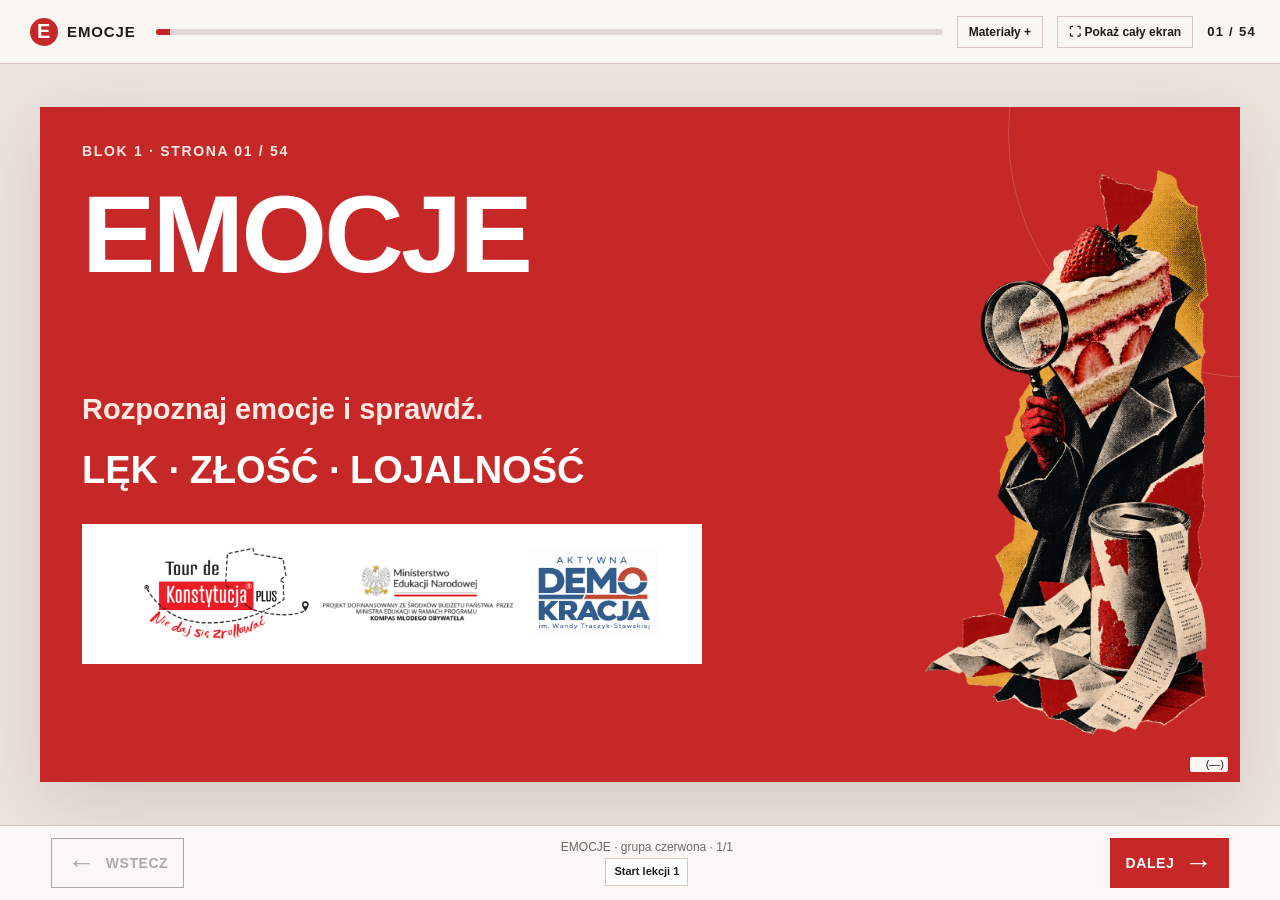
==== commit 2c0e3a72: "Integrate Polish 5G voiceover over quiet French background audio" ====
--- a/index.html
+++ b/index.html
@@ -40,6 +40,6 @@
   <script src="app.js?v=loga-20261015"></script>
   <script src="explanations.js?v=pelne-wyjasnienia-20261016"></script>
   <script src="lesson-clock.js?v=zegar-lekcji-20261017"></script>
-  <script src="presentation.js?v=bez-trzeciego-kazusu-20261017"></script>
+  <script src="presentation.js?v=5g-lektor-pl-20261017"></script>
 </body>
 </html>
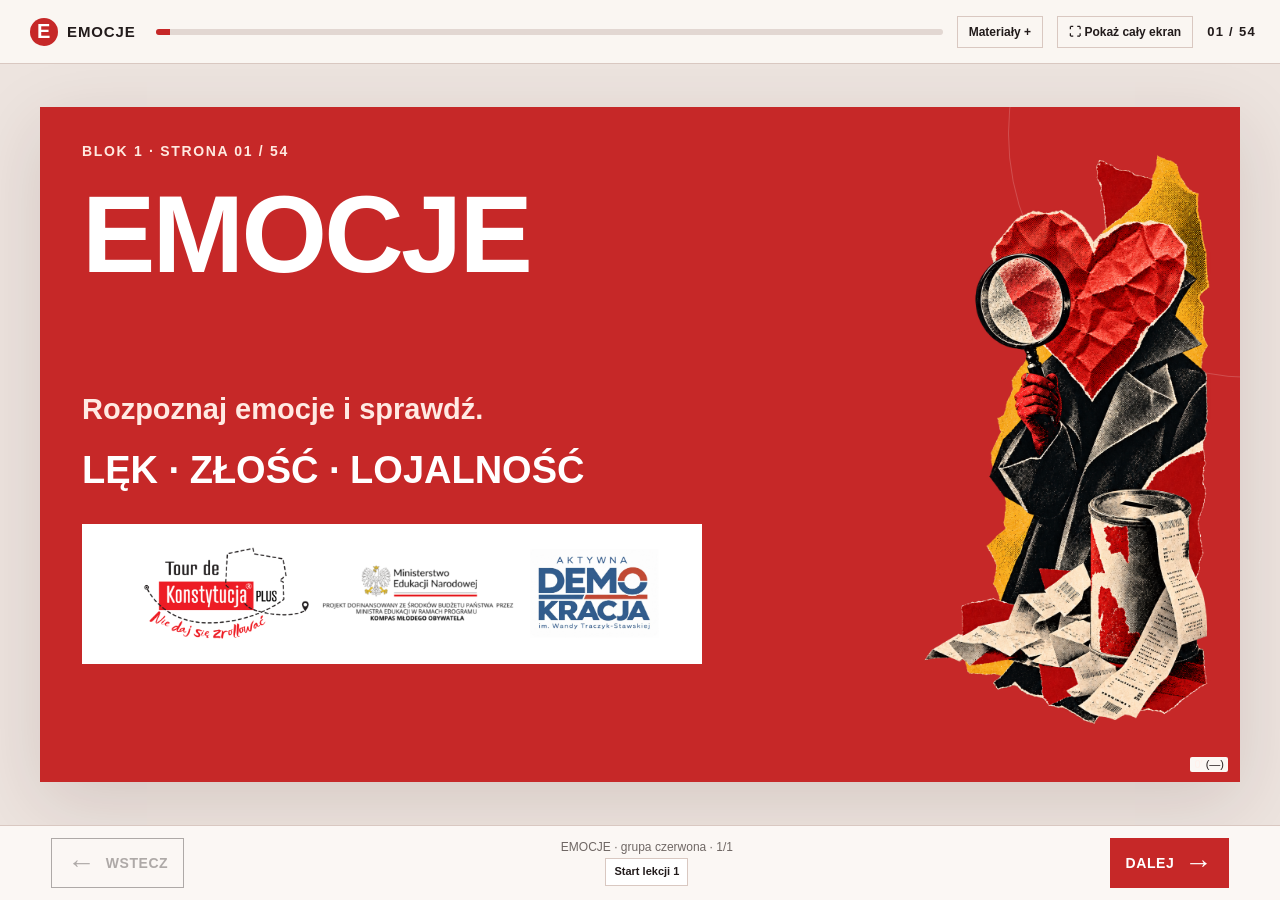
==== commit d0c65e6c: "Replace opening cake illustration with heart collage" ====
--- a/index.html
+++ b/index.html
@@ -40,6 +40,6 @@
   <script src="app.js?v=loga-20261015"></script>
   <script src="explanations.js?v=pelne-wyjasnienia-20261016"></script>
   <script src="lesson-clock.js?v=zegar-lekcji-20261017"></script>
-  <script src="presentation.js?v=5g-lektor-pl-20261017"></script>
+  <script src="presentation.js?v=heart-cover-20261017"></script>
 </body>
 </html>
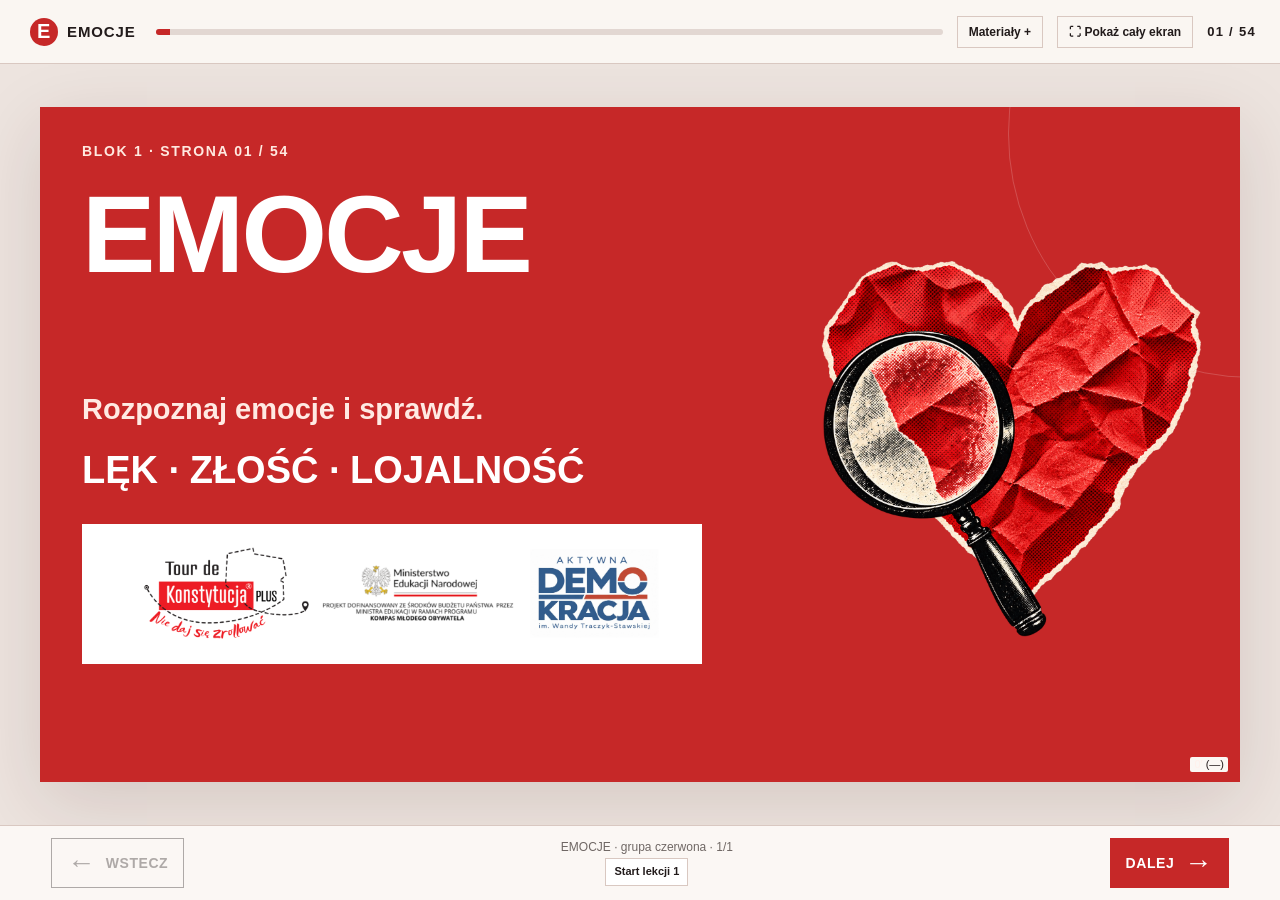
==== commit bc382b0a: "Simplify opening artwork to heart and magnifying glass only" ====
--- a/index.html
+++ b/index.html
@@ -40,6 +40,6 @@
   <script src="app.js?v=loga-20261015"></script>
   <script src="explanations.js?v=pelne-wyjasnienia-20261016"></script>
   <script src="lesson-clock.js?v=zegar-lekcji-20261017"></script>
-  <script src="presentation.js?v=heart-cover-20261017"></script>
+  <script src="presentation.js?v=heart-only-20261017"></script>
 </body>
 </html>
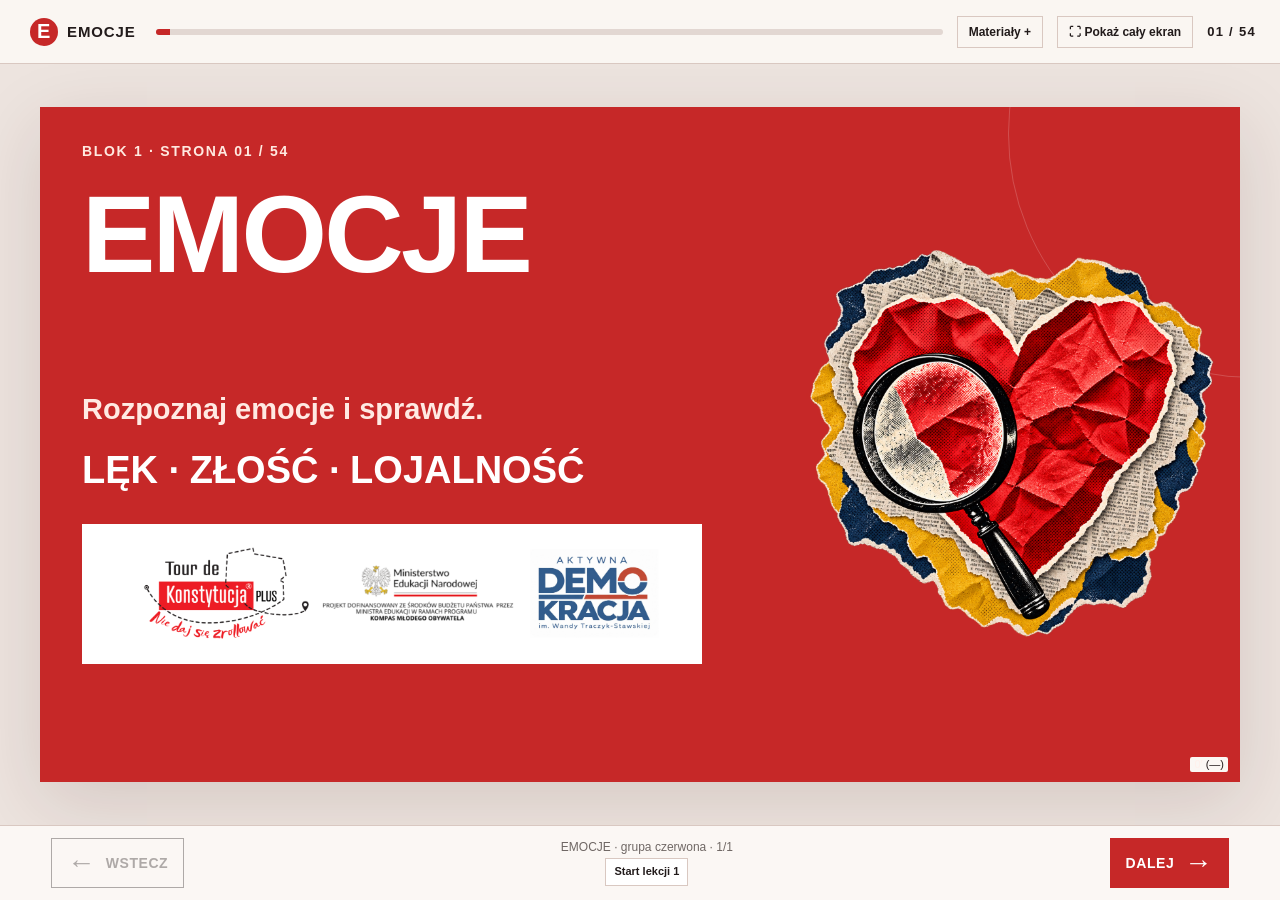
==== commit cec23bf1: "Add contrasting newspaper and colored paper around heart" ====
--- a/index.html
+++ b/index.html
@@ -40,6 +40,6 @@
   <script src="app.js?v=loga-20261015"></script>
   <script src="explanations.js?v=pelne-wyjasnienia-20261016"></script>
   <script src="lesson-clock.js?v=zegar-lekcji-20261017"></script>
-  <script src="presentation.js?v=heart-only-20261017"></script>
+  <script src="presentation.js?v=heart-newspaper-20261017"></script>
 </body>
 </html>
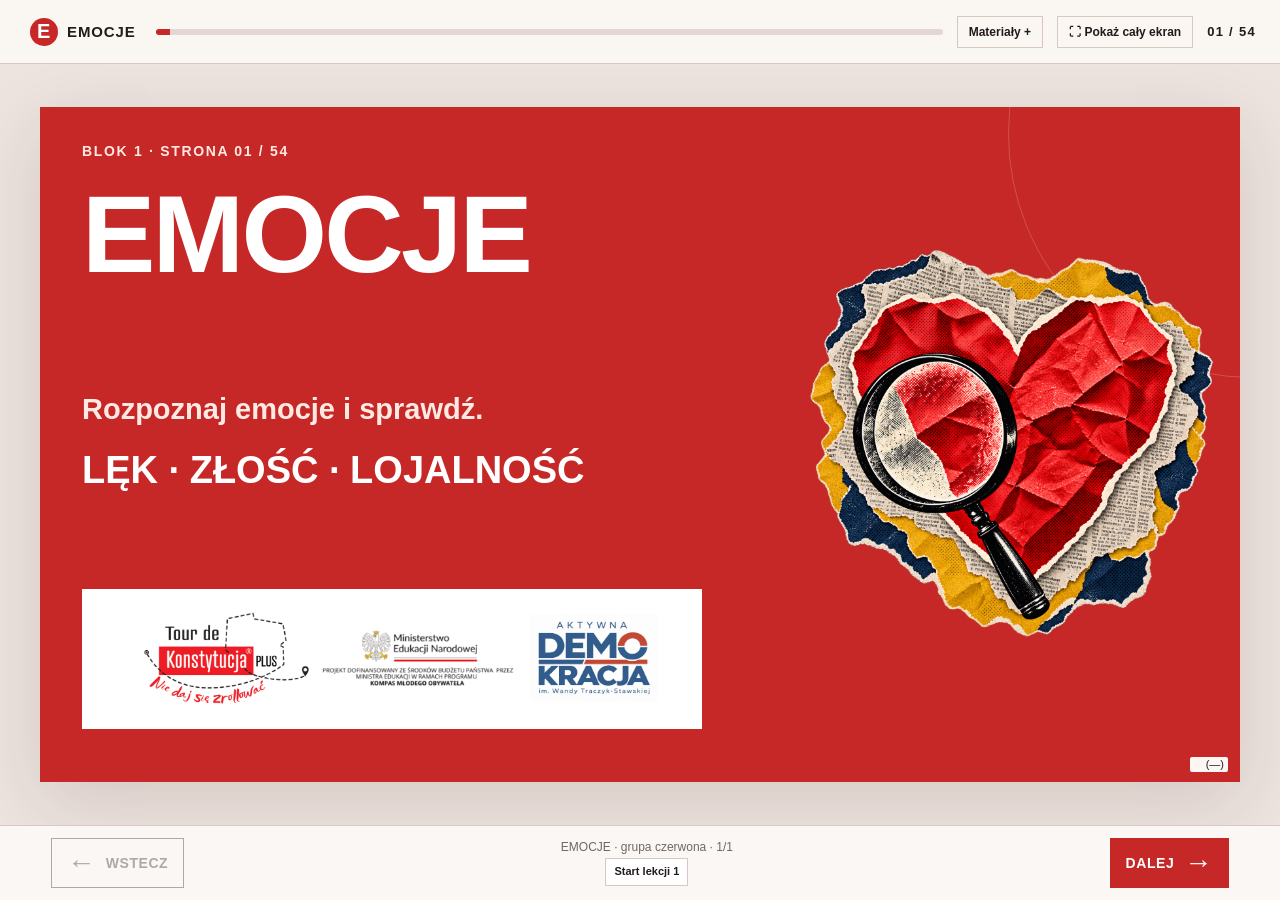
==== commit c020078c: "Lower project logo strip on opening slide" ====
--- a/index.html
+++ b/index.html
@@ -9,7 +9,7 @@
   <link rel="stylesheet" href="styles.css">
   <link rel="stylesheet" href="logos.css">
   <link rel="stylesheet" href="workshop.css?v=film-5g-20261015">
-  <link rel="stylesheet" href="presentation.css?v=glosowanie-20261017">
+  <link rel="stylesheet" href="presentation.css?v=lower-logos-20261017">
 </head>
 <body>
   <a class="skip-link" href="#slide">Przejdź do treści</a>
--- a/presentation.css
+++ b/presentation.css
@@ -131,6 +131,7 @@
 #slide[data-plan="2"][data-phase="0"] .work-content p{font-size:23px;line-height:1.4}
 #slide[data-plan="1"][data-phase="0"] .graphic-preview{position:absolute;right:24px;top:38px;width:410px;height:600px}
 #slide[data-plan="1"][data-phase="0"] .image-side{width:100%;height:600px;max-height:none;object-fit:contain}
+#slide[data-plan="1"][data-phase="0"] .project-logos{transform:translateY(65px)}
 .slide-inner .work-content small{font-size:13px;color:#756b67}
 .slide-inner .reveal-box{display:flex;justify-content:space-between;align-items:center;text-align:left;min-height:56px;background:var(--red);color:white;border:0;font-size:23px;padding:14px 18px;cursor:pointer}
 .slide-inner .answer{font-size:23px;line-height:1.35;border-left:4px solid var(--red);padding:14px 18px;background:white}
